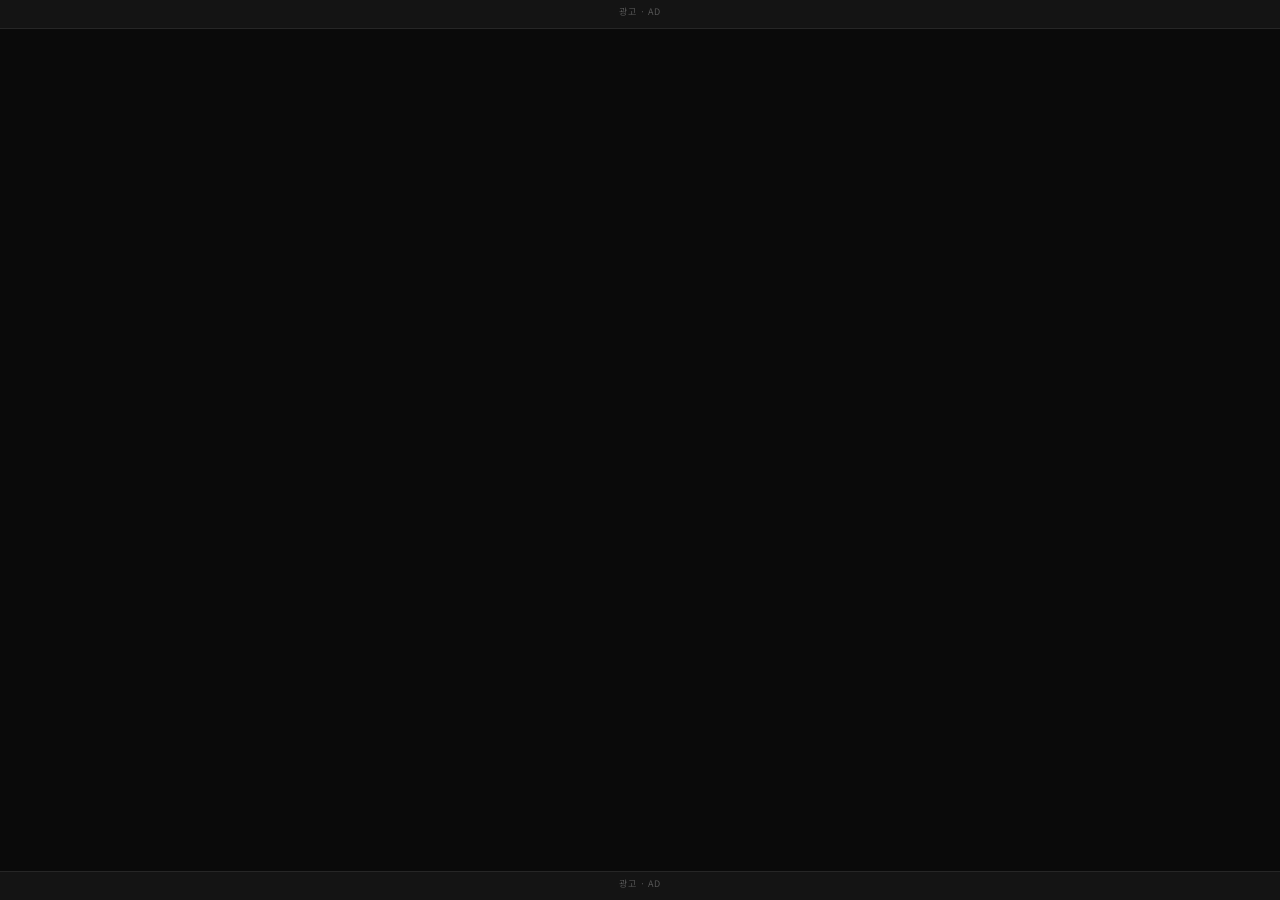
==== index.html @ c81c1043 "Add files via upload" ====
<!DOCTYPE html>
<html lang="en">
<head>
  <meta charset="UTF-8" />
  <meta name="viewport" content="width=device-width, initial-scale=1.0" />
  <title>10YL — How will I change in the next 10 years?</title>
  <meta name="description" content="AI future prediction test. Answer 80 questions and discover your life 10 years from now." />
  <meta property="og:title" content="10YL — How will I change in the next 10 years?" />
  <meta property="og:description" content="Discover your future type in finance, career, health, and relationships." />
  <meta property="og:image" content="https://yourdomain.com/og-image.png" />
  <meta property="og:url" content="https://yourdomain.com" />
  <link rel="preconnect" href="https://fonts.googleapis.com" />
  <link href="https://fonts.googleapis.com/css2?family=Noto+Sans:wght@400;500;700&family=Noto+Sans+KR:wght@400;500;700&family=Noto+Sans+JP:wght@400;500;700&family=Noto+Sans+SC:wght@400;500;700&display=swap" rel="stylesheet" />
  <link rel="stylesheet" href="style.css" />
  <!-- 카카오 SDK (공유용) -->
  <script src="https://t1.kakaocdn.net/kakao_js_sdk/2.7.2/kakao.min.js"
    integrity="sha384-TiCUE00h649CAMonG018J2ujOgDKW/kVWlChEuu4jK2vxfAAD0eZxzCKakxg55G4"
    crossorigin="anonymous"></script>
  <!-- 카카오 애드핏 (한국어 전용) -->
  <script type="text/javascript" src="//t1.daumcdn.net/kas/static/ba.min.js" async></script>
  <!-- 구글 애드센스 (한국어 외) — ✅ ca-pub-XXXXXXXXXXXXXXXX 를 실제 ID로 교체 -->
  <script async src="https://pagead2.googlesyndication.com/pagead/js/adsbygoogle.js?client=ca-pub-XXXXXXXXXXXXXXXX" crossorigin="anonymous"></script>
</head>
<body>

  <!-- ★ 항상 고정 상단 배너 — 언어 선택부터 결과까지 전 화면에 표시 -->
  <div id="global-banner-top" class="global-banner-top">
    <div class="ad-banner-label">광고 · AD</div>
    <div id="global-banner-slot"></div>
  </div>

  <div id="app"></div>

  <!-- ★ 항상 고정 하단 배너 (모바일 하단 고정) -->
  <div id="global-banner-bottom" class="global-banner-bottom">
    <div class="ad-banner-label">광고 · AD</div>
    <div id="global-banner-bottom-slot"></div>
  </div>

  <script src="i18n.js"></script>
  <script src="results.js"></script>
  <script src="app.js"></script>
</body>
</html>
---- style.css ----
/* ===== RESET & BASE ===== */
*, *::before, *::after { box-sizing: border-box; margin: 0; padding: 0; }

:root {
  --bg: #0a0a0a;
  --bg-card: #141414;
  --bg-hover: #1c1c1c;
  --border: rgba(255,255,255,0.08);
  --border-hover: rgba(255,255,255,0.18);
  --text: #f0f0f0;
  --text-muted: #888;
  --text-dim: #555;
  --accent: #e8ff47;
  --accent-muted: rgba(232,255,71,0.12);
  --danger: #ff6b6b;
  --success: #4ade80;
  --radius: 12px;
  --radius-sm: 8px;
}

body {
  background: var(--bg);
  color: var(--text);
  font-family: 'Noto Sans KR', sans-serif;
  font-size: 15px;
  line-height: 1.7;
  min-height: 100vh;
}

/* ===== LAYOUT ===== */
#app {
  max-width: 600px;
  margin: 0 auto;
  padding: 2rem 1.25rem 4rem;
}

.screen { display: none; }
.screen.active { display: block; }

/* ===== CARDS ===== */
.card {
  background: var(--bg-card);
  border: 1px solid var(--border);
  border-radius: var(--radius);
  padding: 1.5rem;
  margin-bottom: 1rem;
}

/* ===== INTRO ===== */
.intro-eyebrow {
  display: inline-flex;
  align-items: center;
  gap: 6px;
  font-size: 11px;
  font-weight: 500;
  letter-spacing: 0.1em;
  text-transform: uppercase;
  color: var(--accent);
  background: var(--accent-muted);
  border: 1px solid rgba(232,255,71,0.2);
  border-radius: 99px;
  padding: 4px 12px;
  margin-bottom: 1.5rem;
}

.intro-title {
  font-size: 28px;
  font-weight: 700;
  line-height: 1.25;
  margin-bottom: 0.75rem;
  letter-spacing: -0.5px;
}

.intro-title span { color: var(--accent); }

.intro-desc {
  font-size: 14px;
  color: var(--text-muted);
  line-height: 1.8;
  margin-bottom: 1.75rem;
}

.cat-grid {
  display: grid;
  grid-template-columns: repeat(2, 1fr);
  gap: 8px;
  margin-bottom: 1.75rem;
}

.cat-chip {
  background: var(--bg-hover);
  border: 1px solid var(--border);
  border-radius: var(--radius-sm);
  padding: 10px 12px;
  font-size: 12px;
  color: var(--text-muted);
  display: flex;
  align-items: center;
  gap: 8px;
}

.cat-chip .chip-icon { font-size: 16px; flex-shrink: 0; }
.cat-chip strong { display: block; font-size: 12px; font-weight: 500; color: var(--text); margin-bottom: 1px; }

/* ===== NOTICE BOX ===== */
.notice-box {
  background: var(--bg-hover);
  border: 1px solid var(--border);
  border-radius: var(--radius-sm);
  padding: 1rem 1.25rem;
  margin-bottom: 1.25rem;
}

.notice-title {
  font-size: 11px;
  font-weight: 500;
  letter-spacing: 0.07em;
  text-transform: uppercase;
  color: var(--text-dim);
  margin-bottom: 10px;
}

.notice-item {
  font-size: 12px;
  color: var(--text-muted);
  line-height: 1.7;
  padding-left: 14px;
  position: relative;
  margin-bottom: 5px;
}
.notice-item::before { content: '·'; position: absolute; left: 0; color: var(--text-dim); }
.notice-item.warn { color: var(--danger); opacity: 0.85; }

.privacy-link {
  display: block;
  font-size: 11px;
  color: var(--text-dim);
  text-align: center;
  text-decoration: underline;
  cursor: pointer;
  margin-bottom: 1rem;
  transition: color 0.2s;
}
.privacy-link:hover { color: var(--text-muted); }

/* ===== BUTTONS ===== */
.btn-primary {
  width: 100%;
  padding: 15px;
  background: var(--accent);
  color: #0a0a0a;
  border: none;
  border-radius: var(--radius-sm);
  font-size: 14px;
  font-weight: 700;
  cursor: pointer;
  font-family: 'Noto Sans KR', sans-serif;
  letter-spacing: 0.02em;
  transition: opacity 0.2s, transform 0.1s;
}
.btn-primary:hover { opacity: 0.9; }
.btn-primary:active { transform: scale(0.99); }

.btn-ghost {
  width: 100%;
  padding: 13px;
  background: transparent;
  color: var(--text-muted);
  border: 1px solid var(--border-hover);
  border-radius: var(--radius-sm);
  font-size: 13px;
  cursor: pointer;
  font-family: 'Noto Sans KR', sans-serif;
  transition: all 0.2s;
  margin-top: 0.75rem;
}
.btn-ghost:hover { border-color: var(--border-hover); color: var(--text); background: var(--bg-hover); }

.btn-small {
  padding: 8px 14px;
  background: var(--bg-hover);
  color: var(--text-muted);
  border: 1px solid var(--border);
  border-radius: var(--radius-sm);
  font-size: 12px;
  cursor: pointer;
  font-family: 'Noto Sans KR', sans-serif;
  transition: all 0.2s;
  flex: 1;
}
.btn-small:hover { border-color: var(--border-hover); color: var(--text); }

.hint { font-size: 12px; color: var(--text-dim); text-align: center; margin-top: 0.75rem; }

/* ===== QUIZ ===== */
.progress-wrap { margin-bottom: 1.25rem; }
.progress-top { display: flex; justify-content: space-between; align-items: center; margin-bottom: 8px; }
.progress-label { font-size: 12px; color: var(--text-muted); }
.progress-pct { font-size: 12px; font-weight: 500; color: var(--accent); }

.progress-bar {
  width: 100%;
  height: 2px;
  background: var(--bg-hover);
  border-radius: 99px;
  overflow: hidden;
}
.progress-fill {
  height: 100%;
  background: var(--accent);
  border-radius: 99px;
  transition: width 0.4s cubic-bezier(0.4,0,0.2,1);
}

.cat-header {
  display: flex;
  align-items: center;
  gap: 10px;
  padding: 10px 14px;
  background: var(--accent-muted);
  border: 1px solid rgba(232,255,71,0.15);
  border-radius: var(--radius-sm);
  margin-bottom: 1rem;
}
.cat-header-icon { font-size: 18px; }
.cat-header-name { font-size: 13px; font-weight: 500; color: var(--accent); }
.cat-header-msg { font-size: 11px; color: rgba(232,255,71,0.6); }

.q-card {
  background: var(--bg-card);
  border: 1px solid var(--border);
  border-radius: var(--radius);
  padding: 1.25rem;
  margin-bottom: 0.75rem;
}

.q-num { font-size: 11px; color: var(--text-dim); margin-bottom: 6px; letter-spacing: 0.05em; }
.q-text { font-size: 15px; font-weight: 500; color: var(--text); line-height: 1.55; margin-bottom: 1rem; }

.options { display: flex; flex-direction: column; gap: 6px; }

.opt {
  display: flex;
  align-items: center;
  gap: 10px;
  padding: 11px 13px;
  border: 1px solid var(--border);
  border-radius: var(--radius-sm);
  cursor: pointer;
  font-size: 13px;
  color: var(--text-muted);
  transition: all 0.15s;
  background: transparent;
  user-select: none;
}
.opt:hover { border-color: var(--border-hover); color: var(--text); background: var(--bg-hover); }
.opt.selected { border-color: var(--accent); color: var(--accent); background: var(--accent-muted); }

.opt-radio {
  width: 15px; height: 15px;
  border-radius: 50%;
  border: 1.5px solid var(--border-hover);
  flex-shrink: 0;
  transition: all 0.15s;
  position: relative;
}
.opt.selected .opt-radio {
  border-color: var(--accent);
  background: var(--accent);
}
.opt.selected .opt-radio::after {
  content: '';
  position: absolute;
  top: 50%; left: 50%;
  transform: translate(-50%, -50%);
  width: 5px; height: 5px;
  border-radius: 50%;
  background: #0a0a0a;
}

.quiz-nav { display: flex; gap: 8px; margin-top: 0.5rem; }
.btn-back {
  flex: 1;
  padding: 12px;
  background: transparent;
  color: var(--text-muted);
  border: 1px solid var(--border);
  border-radius: var(--radius-sm);
  font-size: 13px;
  cursor: pointer;
  font-family: 'Noto Sans KR', sans-serif;
  transition: all 0.2s;
}
.btn-back:hover { border-color: var(--border-hover); color: var(--text); }

.btn-next {
  flex: 2;
  padding: 12px;
  background: var(--accent);
  color: #0a0a0a;
  border: none;
  border-radius: var(--radius-sm);
  font-size: 13px;
  font-weight: 700;
  cursor: pointer;
  font-family: 'Noto Sans KR', sans-serif;
  transition: opacity 0.2s;
}
.btn-next:disabled { opacity: 0.25; cursor: not-allowed; }

/* milestone */
.milestone {
  text-align: center;
  padding: 2rem 1rem;
  background: var(--bg-card);
  border: 1px solid var(--border);
  border-radius: var(--radius);
  margin-bottom: 0.75rem;
}
.milestone-emoji { font-size: 36px; margin-bottom: 0.75rem; }
.milestone-title { font-size: 16px; font-weight: 700; color: var(--text); margin-bottom: 4px; }
.milestone-sub { font-size: 13px; color: var(--text-muted); }

/* ===== LOADING ===== */
.loading-wrap {
  text-align: center;
  padding: 4rem 2rem;
  background: var(--bg-card);
  border: 1px solid var(--border);
  border-radius: var(--radius);
}
.loading-icon { font-size: 32px; margin-bottom: 1rem; animation: spin 3s linear infinite; }
@keyframes spin { 0%{transform:rotate(0deg)} 100%{transform:rotate(360deg)} }

.loading-title { font-size: 16px; font-weight: 500; color: var(--text); margin-bottom: 0.5rem; }
.loading-dots { display: flex; gap: 5px; justify-content: center; margin: 1rem 0; }
.dot { width: 7px; height: 7px; border-radius: 50%; background: var(--accent); animation: blink 1.2s ease-in-out infinite; }
.dot:nth-child(2) { animation-delay: 0.2s; }
.dot:nth-child(3) { animation-delay: 0.4s; }
@keyframes blink { 0%,80%,100%{opacity:0.2;transform:scale(0.8)} 40%{opacity:1;transform:scale(1)} }
.loading-msg { font-size: 13px; color: var(--text-muted); line-height: 1.7; }

/* ===== RESULT ===== */
.result-hero {
  text-align: center;
  padding: 2rem 1.5rem;
  background: var(--bg-card);
  border: 1px solid var(--border);
  border-radius: var(--radius);
  margin-bottom: 1rem;
}
.result-emoji { font-size: 42px; margin-bottom: 0.75rem; }
.result-eyebrow { font-size: 11px; letter-spacing: 0.1em; text-transform: uppercase; color: var(--accent); margin-bottom: 4px; }
.result-type { font-size: 24px; font-weight: 700; color: var(--text); margin-bottom: 8px; letter-spacing: -0.3px; }
.result-oneline { font-size: 13px; color: var(--text-muted); line-height: 1.7; }

/* score grid */
.score-grid {
  display: grid;
  grid-template-columns: repeat(3, 1fr);
  gap: 8px;
  margin-bottom: 1rem;
}
.score-item {
  background: var(--bg-card);
  border: 1px solid var(--border);
  border-radius: var(--radius-sm);
  padding: 12px 10px;
  text-align: center;
}
.s-icon { font-size: 14px; margin-bottom: 4px; }
.s-label { font-size: 10px; color: var(--text-dim); margin-bottom: 6px; }
.s-bar-wrap { width: 100%; height: 2px; background: var(--bg-hover); border-radius: 99px; margin-bottom: 4px; }
.s-bar-fill { height: 100%; background: var(--accent); border-radius: 99px; }
.s-num { font-size: 11px; font-weight: 500; color: var(--text-muted); }

/* section cards */
.sec-card {
  background: var(--bg-card);
  border: 1px solid var(--border);
  border-radius: var(--radius);
  padding: 1.25rem;
  margin-bottom: 1rem;
}
.sec-label {
  font-size: 10px;
  font-weight: 500;
  letter-spacing: 0.09em;
  text-transform: uppercase;
  color: var(--text-dim);
  margin-bottom: 0.75rem;
}
.sec-text { font-size: 13px; color: var(--text-muted); line-height: 1.85; }

/* timeline */
.tl-list { display: flex; flex-direction: column; gap: 10px; }
.tl-item { display: flex; gap: 10px; align-items: flex-start; }
.tl-badge {
  flex-shrink: 0;
  font-size: 10px;
  font-weight: 500;
  padding: 3px 9px;
  border-radius: 99px;
  background: var(--accent-muted);
  border: 1px solid rgba(232,255,71,0.2);
  color: var(--accent);
  white-space: nowrap;
  margin-top: 3px;
}
.tl-text { font-size: 13px; color: var(--text-muted); line-height: 1.75; }

/* items */
.item-list { display: flex; flex-direction: column; gap: 8px; }
.item {
  display: flex;
  gap: 10px;
  align-items: flex-start;
  padding: 10px 12px;
  background: var(--bg-hover);
  border-radius: var(--radius-sm);
  border: 1px solid var(--border);
}
.item-icon { font-size: 16px; flex-shrink: 0; margin-top: 1px; }
.item-title { font-size: 13px; font-weight: 500; color: var(--text); margin-bottom: 2px; }
.item-desc { font-size: 12px; color: var(--text-muted); line-height: 1.65; }
.item-priority { font-size: 10px; color: var(--accent); font-weight: 500; letter-spacing: 0.06em; margin-bottom: 2px; }

/* share */
.share-card {
  background: var(--bg-card);
  border: 1px solid var(--border);
  border-radius: var(--radius);
  padding: 1.25rem;
  margin-bottom: 1rem;
  text-align: center;
}
.share-title { font-size: 11px; font-weight: 500; letter-spacing: 0.09em; text-transform: uppercase; color: var(--text-dim); margin-bottom: 0.5rem; }
.share-msg { font-size: 13px; color: var(--text-muted); line-height: 1.75; margin-bottom: 1rem; padding: 0.75rem; background: var(--bg-hover); border-radius: var(--radius-sm); border: 1px solid var(--border); }
.share-btns { display: grid; grid-template-columns: 1fr 1fr; gap: 8px; }
.share-btn {
  display: flex; align-items: center; justify-content: center; gap: 7px;
  padding: 11px 10px; border-radius: var(--radius-sm);
  font-size: 13px; font-weight: 500; cursor: pointer; border: none;
  font-family: 'Noto Sans KR', sans-serif; transition: opacity 0.18s, transform 0.1s;
}
.share-btn:active { transform: scale(0.97); }
.share-btn svg { width: 16px; height: 16px; flex-shrink: 0; }
.share-btn.kakao   { background: #FEE500; color: #3C1E1E; }
.share-btn.twitter { background: #000; color: #fff; }
.share-btn.copy    { background: var(--bg-hover); color: var(--text); border: 1px solid var(--border-hover); }
.share-btn.insta   { background: linear-gradient(135deg,#f09433,#e6683c,#dc2743,#cc2366,#bc1888); color: #fff; }
.share-btn:hover   { opacity: 0.88; }

/* 토스트 */
.toast {
  position: fixed; bottom: 2rem; left: 50%;
  transform: translateX(-50%) translateY(20px);
  background: var(--text); color: var(--bg);
  font-size: 13px; font-weight: 500; padding: 10px 20px;
  border-radius: 99px; opacity: 0; transition: all 0.3s;
  z-index: 9999; white-space: nowrap; pointer-events: none;
}
.toast.show { opacity: 1; transform: translateX(-50%) translateY(0); }

/* 인스타 모달 */
.modal-overlay {
  display: none; position: fixed; inset: 0;
  background: rgba(0,0,0,0.85); z-index: 1000;
  align-items: center; justify-content: center;
  flex-direction: column; padding: 1.5rem;
}
.modal-overlay.show { display: flex; }
.modal-box {
  background: var(--bg-card); border: 1px solid var(--border);
  border-radius: var(--radius); padding: 1.25rem;
  width: 100%; max-width: 360px; text-align: center;
}
.modal-title { font-size: 14px; font-weight: 700; color: var(--text); margin-bottom: 0.75rem; }
.modal-sub { font-size: 12px; color: var(--text-muted); margin-bottom: 1rem; line-height: 1.65; }
.modal-canvas { border-radius: var(--radius-sm); width: 100%; display: block; margin-bottom: 1rem; }
.modal-btns { display: flex; gap: 8px; }
.modal-btn-dl {
  flex: 2; padding: 11px; background: var(--accent); color: #0a0a0a;
  border: none; border-radius: var(--radius-sm); font-size: 13px; font-weight: 700;
  cursor: pointer; font-family: 'Noto Sans KR', sans-serif;
}
.modal-btn-close {
  flex: 1; padding: 11px; background: transparent; color: var(--text-muted);
  border: 1px solid var(--border); border-radius: var(--radius-sm);
  font-size: 13px; cursor: pointer; font-family: 'Noto Sans KR', sans-serif;
}

/* 광고 영역 */
.ad-wrap { margin: 0 0 1rem; text-align: center; }
.ad-label { font-size: 10px; color: var(--text-dim); margin-bottom: 4px; letter-spacing: 0.05em; }
.adfit-slot {
  display: block; margin: 0 auto; min-height: 50px;
  background: var(--bg-hover); border: 1px dashed var(--border);
  border-radius: var(--radius-sm); position: relative;
}
.adfit-placeholder {
  position: absolute; inset: 0; display: flex;
  align-items: center; justify-content: center;
  font-size: 11px; color: var(--text-dim);
}

/* closing */
.closing-card {
  background: var(--accent-muted);
  border: 1px solid rgba(232,255,71,0.15);
  border-radius: var(--radius);
  padding: 1.25rem;
  margin-bottom: 1rem;
  text-align: center;
}
.closing-text { font-size: 13px; color: rgba(232,255,71,0.8); line-height: 1.85; }

/* disclaimer */
.disclaimer-bottom {
  font-size: 11px;
  color: var(--text-dim);
  text-align: center;
  line-height: 1.75;
  padding: 0 0.5rem;
  margin-bottom: 1rem;
  border-top: 1px solid var(--border);
  padding-top: 1rem;
}

/* API key input */
.apikey-notice {
  background: var(--bg-hover);
  border: 1px solid var(--border);
  border-radius: var(--radius-sm);
  padding: 1rem 1.25rem;
  margin-bottom: 1rem;
}
.apikey-label { font-size: 12px; color: var(--text-muted); margin-bottom: 6px; display: block; }
.apikey-input {
  width: 100%;
  padding: 10px 12px;
  background: var(--bg);
  border: 1px solid var(--border);
  border-radius: var(--radius-sm);
  color: var(--text);
  font-size: 13px;
  font-family: monospace;
  outline: none;
  transition: border-color 0.2s;
}
.apikey-input:focus { border-color: var(--accent); }
.apikey-hint { font-size: 11px; color: var(--text-dim); margin-top: 6px; }

/* privacy */
.priv-wrap {
  background: var(--bg-card);
  border: 1px solid var(--border);
  border-radius: var(--radius);
  padding: 1.5rem;
}
.priv-wrap h2 { font-size: 18px; font-weight: 700; color: var(--text); margin-bottom: 1.25rem; }
.priv-section { margin-bottom: 1.25rem; }
.priv-section h3 { font-size: 13px; font-weight: 500; color: var(--accent); margin-bottom: 4px; }
.priv-section p { font-size: 12px; color: var(--text-muted); line-height: 1.8; }

/* error */
.error-box {
  background: rgba(255,107,107,0.08);
  border: 1px solid rgba(255,107,107,0.25);
  border-radius: var(--radius-sm);
  padding: 0.75rem 1rem;
  font-size: 12px;
  color: var(--danger);
  line-height: 1.65;
  margin-bottom: 0.75rem;
  display: none;
}
.error-box.show { display: block; }

/* 무료 뱃지 */
.free-badge-wrap { text-align: center; margin-bottom: 1.5rem; }
.free-badge {
  display: inline-block;
  font-size: 13px;
  font-weight: 500;
  color: var(--accent);
  background: var(--accent-muted);
  border: 1px solid rgba(232,255,71,0.25);
  border-radius: 99px;
  padding: 7px 18px;
}


/* ===== 광고 언락 시스템 ===== */

/* 결과 미리보기 — 유형만 공개 */
.result-preview-card {
  background: var(--bg-card);
  border: 1px solid var(--border);
  border-radius: var(--radius);
  padding: 2rem 1.5rem;
  text-align: center;
  margin-bottom: 1rem;
}
.preview-emoji { font-size: 48px; margin-bottom: 0.75rem; }
.preview-eyebrow { font-size: 11px; letter-spacing: 0.1em; text-transform: uppercase; color: var(--accent); margin-bottom: 4px; }
.preview-type { font-size: 26px; font-weight: 700; color: var(--text); margin-bottom: 8px; }
.preview-oneline { font-size: 13px; color: var(--text-muted); line-height: 1.7; margin-bottom: 1.5rem; }

/* 블러 잠금 영역 */
.locked-wrap { position: relative; margin-bottom: 1rem; }
.locked-blur {
  filter: blur(6px);
  pointer-events: none;
  user-select: none;
  opacity: 0.5;
}
.lock-overlay {
  position: absolute;
  inset: 0;
  display: flex;
  flex-direction: column;
  align-items: center;
  justify-content: center;
  z-index: 10;
  gap: 8px;
}
.lock-icon { font-size: 28px; }
.lock-msg { font-size: 13px; color: var(--text-muted); font-weight: 500; }

/* 광고 시청 언락 버튼 */
.unlock-btn {
  width: 100%;
  padding: 16px;
  background: var(--accent);
  color: #0a0a0a;
  border: none;
  border-radius: var(--radius-sm);
  font-size: 15px;
  font-weight: 700;
  cursor: pointer;
  font-family: 'Noto Sans KR', sans-serif;
  margin-bottom: 1rem;
  display: flex;
  align-items: center;
  justify-content: center;
  gap: 8px;
  transition: opacity 0.2s, transform 0.1s;
}
.unlock-btn:hover { opacity: 0.9; }
.unlock-btn:active { transform: scale(0.99); }
.unlock-btn:disabled { opacity: 0.4; cursor: not-allowed; }

/* 광고 시청 모달 */
.ad-modal-overlay {
  display: none;
  position: fixed;
  inset: 0;
  background: rgba(0,0,0,0.92);
  z-index: 2000;
  flex-direction: column;
  align-items: center;
  justify-content: center;
  padding: 1.5rem;
}
.ad-modal-overlay.show { display: flex; }
.ad-modal-box {
  background: var(--bg-card);
  border: 1px solid var(--border);
  border-radius: var(--radius);
  padding: 1.5rem;
  width: 100%;
  max-width: 380px;
  text-align: center;
}
.ad-modal-title { font-size: 15px; font-weight: 700; color: var(--text); margin-bottom: 6px; }
.ad-modal-sub { font-size: 12px; color: var(--text-muted); line-height: 1.65; margin-bottom: 1.25rem; }

/* 광고 슬롯 (모달 안) */
.ad-slot-modal {
  background: var(--bg-hover);
  border: 1px dashed var(--border);
  border-radius: var(--radius-sm);
  min-height: 120px;
  display: flex;
  align-items: center;
  justify-content: center;
  margin-bottom: 1.25rem;
  position: relative;
  overflow: hidden;
}
.ad-slot-placeholder { font-size: 12px; color: var(--text-dim); }

/* 카운트다운 */
.countdown-wrap { margin-bottom: 1rem; }
.countdown-bar-bg {
  width: 100%;
  height: 4px;
  background: var(--bg-hover);
  border-radius: 99px;
  margin-bottom: 6px;
  overflow: hidden;
}
.countdown-bar-fill {
  height: 100%;
  background: var(--accent);
  border-radius: 99px;
  transition: width 1s linear;
}
.countdown-text { font-size: 12px; color: var(--text-muted); }
.countdown-text span { color: var(--accent); font-weight: 700; }

/* 언락 완료 버튼 */
.btn-unlock-done {
  width: 100%;
  padding: 14px;
  background: var(--accent);
  color: #0a0a0a;
  border: none;
  border-radius: var(--radius-sm);
  font-size: 14px;
  font-weight: 700;
  cursor: pointer;
  font-family: 'Noto Sans KR', sans-serif;
  display: none;
}
.btn-unlock-done.show { display: block; }

/* 언락 후 결과 전체 표시 */
.result-full { display: none; }
.result-full.unlocked { display: block; }

/* 점수 미니 프리뷰 (잠금 전 힌트) */
.score-preview {
  display: grid;
  grid-template-columns: repeat(3,1fr);
  gap: 6px;
  margin-bottom: 1rem;
}
.sp-item {
  background: var(--bg-card);
  border: 1px solid var(--border);
  border-radius: var(--radius-sm);
  padding: 10px 6px;
  text-align: center;
}
.sp-icon { font-size: 13px; margin-bottom: 3px; }
.sp-label { font-size: 9px; color: var(--text-dim); margin-bottom: 5px; }
.sp-bar-bg { width: 100%; height: 2px; background: var(--bg-hover); border-radius: 99px; }
.sp-bar-fill { height: 100%; background: var(--accent); border-radius: 99px; }

/* ===== 언어 선택 화면 ===== */
.lang-wrap {
  display: flex; flex-direction: column;
  align-items: center; justify-content: center;
  min-height: 100vh; padding: 2rem 1rem;
}
.lang-brand {
  font-size: 42px; font-weight: 700;
  color: var(--accent); letter-spacing: -1px;
  margin-bottom: 0.5rem;
}
.lang-title {
  font-size: 18px; font-weight: 500;
  color: var(--text); text-align: center;
  line-height: 1.4; margin-bottom: 0.5rem;
}
.lang-sub {
  font-size: 13px; color: var(--text-muted);
  margin-bottom: 2rem;
}
.lang-grid {
  display: grid;
  grid-template-columns: repeat(3, 1fr);
  gap: 10px; width: 100%; max-width: 400px;
}
.lang-btn {
  display: flex; flex-direction: column;
  align-items: center; justify-content: center;
  gap: 6px; padding: 14px 8px;
  background: var(--bg-card);
  border: 1px solid var(--border);
  border-radius: var(--radius);
  cursor: pointer; font-family: inherit;
  transition: all 0.18s;
}
.lang-btn:hover {
  border-color: var(--accent);
  background: var(--accent-muted);
}
.lang-flag { font-size: 24px; }
.lang-name { font-size: 12px; font-weight: 500; color: var(--text); }

/* ===== 배너 광고 슬롯 ===== */
.banner-ad-wrap {
  width: 100%;
  margin: 0 0 1rem;
  min-height: 0;
  transition: min-height 0.3s ease;
}
.banner-ad-wrap:not(:empty) {
  min-height: 60px;
}

/* ===== 광고 플레이스홀더 ===== */
.ad-placeholder-box {
  display: flex; align-items: center; justify-content: center;
  width: 100%; min-height: 90px;
  background: var(--bg-hover);
  border: 1px dashed var(--border);
  border-radius: var(--radius-sm);
  font-size: 11px; color: var(--text-dim);
}
.banner-ad-wrap {
  width: 100%; margin: 0 0 1rem;
  min-height: 0; transition: min-height 0.3s;
}
.banner-ad-wrap:not(:empty) { min-height: 60px; }

/* ================================================
   모바일 광고 최적화 스타일
   ================================================ */

/* 배너 광고 공통 래퍼 */
.ad-banner-wrap {
  width: 100%;
  margin: 0.75rem 0;
  text-align: center;
  min-height: 60px;
  position: relative;
}
.ad-banner-label {
  font-size: 9px;
  color: var(--text-dim);
  letter-spacing: 0.08em;
  margin-bottom: 3px;
  text-align: center;
}
.ad-placeholder-box {
  display: flex;
  align-items: center;
  justify-content: center;
  width: 100%;
  min-height: 90px;
  background: var(--bg-hover);
  border: 1px dashed var(--border);
  border-radius: var(--radius-sm);
  font-size: 11px;
  color: var(--text-dim);
}

/* 배너 광고 슬롯 */
.banner-ad-wrap {
  width: 100%;
  margin: 0.5rem 0 1rem;
}
.banner-ad-wrap:empty { margin: 0; }

/* 동영상 광고 모달 */
.video-ad-overlay {
  display: none;
  position: fixed;
  inset: 0;
  background: #000;
  z-index: 3000;
  flex-direction: column;
  align-items: center;
  justify-content: center;
}
.video-ad-overlay.show { display: flex; }

.video-ad-box {
  width: 100%;
  max-width: 420px;
  background: #111;
  display: flex;
  flex-direction: column;
  overflow: hidden;
}

/* 광고 상단 바 */
.video-ad-topbar {
  display: flex;
  align-items: center;
  justify-content: space-between;
  padding: 10px 14px;
  background: rgba(0,0,0,0.8);
}
.video-ad-badge {
  font-size: 11px;
  background: #e8ff47;
  color: #000;
  font-weight: 700;
  padding: 3px 8px;
  border-radius: 4px;
}
.video-ad-skip {
  font-size: 12px;
  color: rgba(255,255,255,0.5);
  font-weight: 500;
}
.video-ad-skip.active {
  color: #e8ff47;
  cursor: pointer;
  font-weight: 700;
}

/* 실제 광고 영역 (유튜브 인스트림 or 구글 비디오) */
.video-ad-slot {
  width: 100%;
  aspect-ratio: 16/9;
  background: #1a1a1a;
  display: flex;
  align-items: center;
  justify-content: center;
  position: relative;
  overflow: hidden;
}

/* 광고 없을 때 플레이스홀더 (심사 전) */
.video-ad-placeholder {
  display: flex;
  flex-direction: column;
  align-items: center;
  gap: 12px;
  color: rgba(255,255,255,0.4);
}
.video-ad-placeholder-icon { font-size: 40px; }
.video-ad-placeholder-text { font-size: 12px; }

/* 진행 바 */
.video-progress-wrap { padding: 10px 14px 0; }
.video-progress-bg {
  width: 100%;
  height: 3px;
  background: rgba(255,255,255,0.15);
  border-radius: 99px;
  overflow: hidden;
}
.video-progress-fill {
  height: 100%;
  background: #e8ff47;
  border-radius: 99px;
  transition: width 1s linear;
}

/* 카운트다운 텍스트 */
.video-countdown-wrap {
  padding: 8px 14px 14px;
  display: flex;
  align-items: center;
  justify-content: space-between;
}
.video-countdown-text {
  font-size: 13px;
  color: rgba(255,255,255,0.6);
}
.video-countdown-text span { color: #e8ff47; font-weight: 700; font-size: 16px; }

/* 실제 광고 슬롯 인서트 */
.video-adsense-slot {
  position: absolute;
  inset: 0;
  width: 100%;
  height: 100%;
}

/* ================================================
   항상 표시되는 전역 배너 광고
   ================================================ */

/* 상단 배너 — 스크롤해도 내용 위에 고정 */
.global-banner-top {
  width: 100%;
  background: var(--bg-card);
  border-bottom: 1px solid var(--border);
  padding: 4px 0 6px;
  text-align: center;
  position: sticky;
  top: 0;
  z-index: 100;
}

/* 하단 배너 — 화면 맨 아래 고정 */
.global-banner-bottom {
  position: fixed;
  bottom: 0;
  left: 0;
  right: 0;
  background: var(--bg-card);
  border-top: 1px solid var(--border);
  padding: 4px 0 6px;
  text-align: center;
  z-index: 100;
}

/* 하단 배너 높이만큼 앱 하단 여백 추가 (내용이 배너에 가려지지 않게) */
#app {
  padding-bottom: 110px;
}

/* 퀴즈 화면 중간 배너 */
.quiz-mid-banner {
  margin: 0.75rem 0;
  text-align: center;
}

/* 결과 화면 인라인 배너들 */
.result-inline-banner {
  margin: 0.75rem 0;
  text-align: center;
}
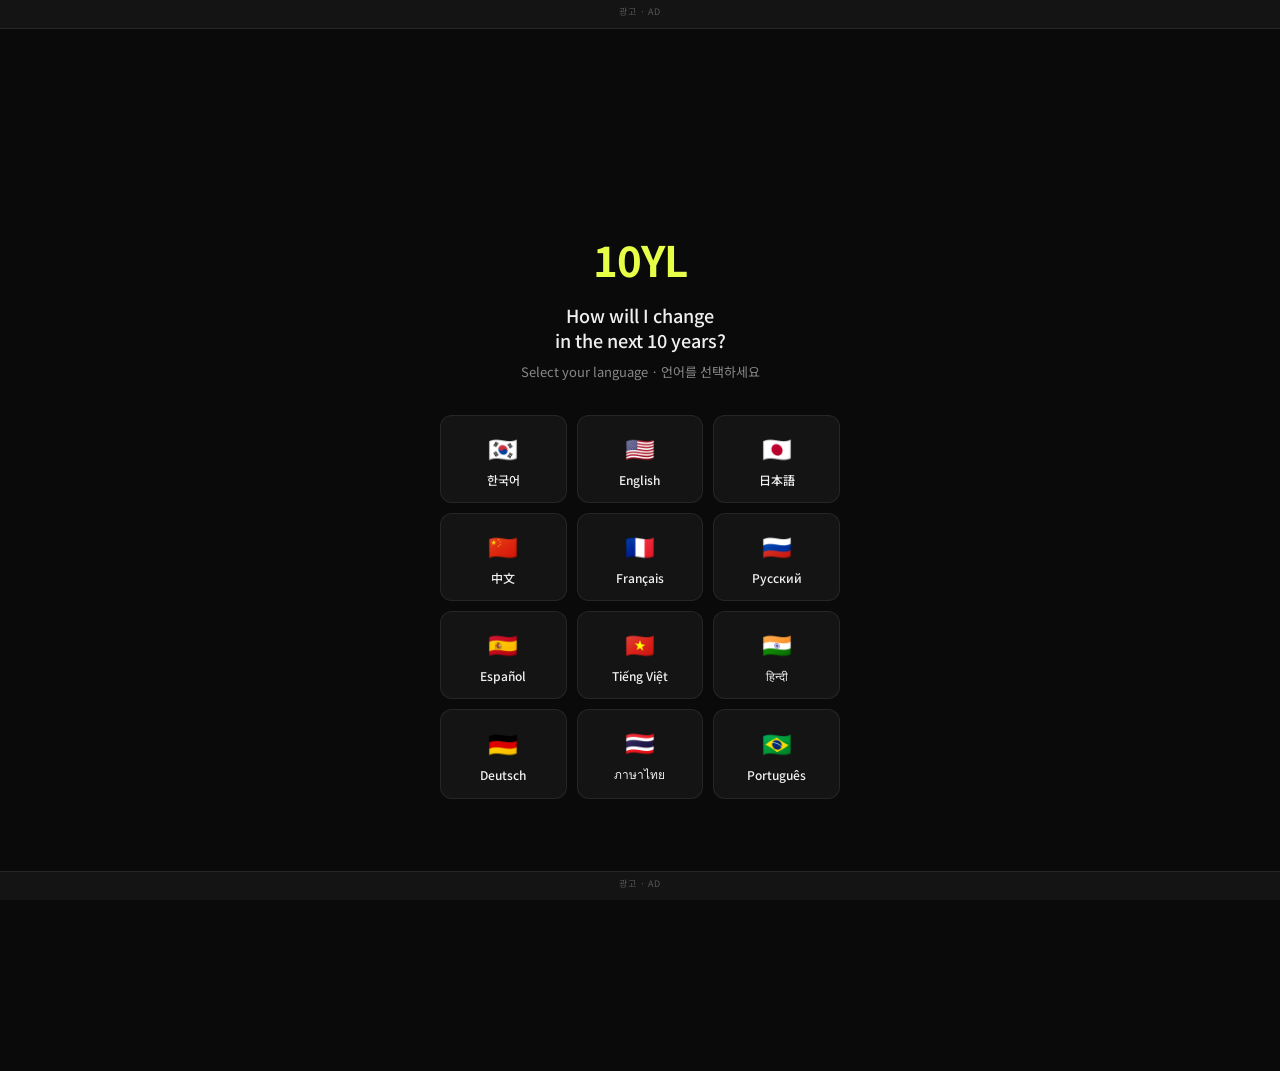
==== commit 4561e7d1: "Update index.html" ====
--- a/index.html
+++ b/index.html
@@ -19,7 +19,7 @@
   <!-- 카카오 애드핏 (한국어 전용) -->
   <script type="text/javascript" src="//t1.daumcdn.net/kas/static/ba.min.js" async></script>
   <!-- 구글 애드센스 (한국어 외) — ✅ ca-pub-XXXXXXXXXXXXXXXX 를 실제 ID로 교체 -->
-  <script async src="https://pagead2.googlesyndication.com/pagead/js/adsbygoogle.js?client=ca-pub-XXXXXXXXXXXXXXXX" crossorigin="anonymous"></script>
+  <script async src="https://pagead2.googlesyndication.com/pagead/js/adsbygoogle.js?client=ca-pub-3386645467399209" crossorigin="anonymous"></script>
 </head>
 <body>
 
--- a/style.css
+++ b/style.css
@@ -445,11 +445,12 @@
 }
 .share-btn:active { transform: scale(0.97); }
 .share-btn svg { width: 16px; height: 16px; flex-shrink: 0; }
-.share-btn.kakao   { background: #FEE500; color: #3C1E1E; }
-.share-btn.twitter { background: #000; color: #fff; }
-.share-btn.copy    { background: var(--bg-hover); color: var(--text); border: 1px solid var(--border-hover); }
-.share-btn.insta   { background: linear-gradient(135deg,#f09433,#e6683c,#dc2743,#cc2366,#bc1888); color: #fff; }
-.share-btn:hover   { opacity: 0.88; }
+.share-btn.kakao    { background: #FEE500; color: #3C1E1E; }
+.share-btn.twitter  { background: #000; color: #fff; }
+.share-btn.facebook { background: #1877F2; color: #fff; }
+.share-btn.insta    { background: linear-gradient(135deg,#f09433,#e6683c,#dc2743,#cc2366,#bc1888); color: #fff; }
+.share-btn.copy     { background: var(--bg-hover); color: var(--text); border: 1px solid var(--border-hover); grid-column: 1 / -1; }
+.share-btn:hover    { opacity: 0.88; }
 
 /* 토스트 */
 .toast {
@@ -1010,3 +1011,75 @@
   margin: 0.75rem 0;
   text-align: center;
 }
+
+/* ================================================
+   공유 이미지 모달
+   ================================================ */
+.share-img-modal {
+  max-width: 400px;
+  width: 100%;
+  padding: 1.25rem;
+  max-height: 92vh;
+  overflow-y: auto;
+}
+.share-img-header { text-align: center; margin-bottom: 1rem; }
+.share-img-preview-wrap {
+  width: 100%;
+  margin-bottom: 1rem;
+  border-radius: var(--radius-sm);
+  overflow: hidden;
+  background: #111;
+  display: flex;
+  align-items: center;
+  justify-content: center;
+  max-height: 340px;
+}
+.share-img-preview-wrap img {
+  width: 100%;
+  height: auto;
+  max-height: 340px;
+  object-fit: contain;
+  display: block;
+}
+.btn-share-save {
+  width: 100%;
+  padding: 14px;
+  background: var(--accent);
+  color: #000;
+  border: none;
+  border-radius: var(--radius-sm);
+  font-size: 15px;
+  font-weight: 700;
+  cursor: pointer;
+  font-family: inherit;
+  margin-bottom: 1rem;
+  transition: opacity 0.2s;
+}
+.btn-share-save:hover { opacity: 0.88; }
+
+.share-guide {
+  background: var(--bg-hover);
+  border: 1px solid var(--border);
+  border-radius: var(--radius-sm);
+  padding: 0.875rem 1rem;
+  font-size: 12px;
+  color: var(--text-muted);
+  line-height: 1.9;
+  white-space: pre-line;
+  margin-bottom: 0.875rem;
+}
+.btn-open-platform {
+  width: 100%;
+  padding: 12px;
+  background: var(--bg-card);
+  color: var(--text);
+  border: 1px solid var(--border-hover);
+  border-radius: var(--radius-sm);
+  font-size: 14px;
+  font-weight: 600;
+  cursor: pointer;
+  font-family: inherit;
+  margin-bottom: 0.5rem;
+  transition: opacity 0.2s;
+}
+.btn-open-platform:hover { opacity: 0.8; }
